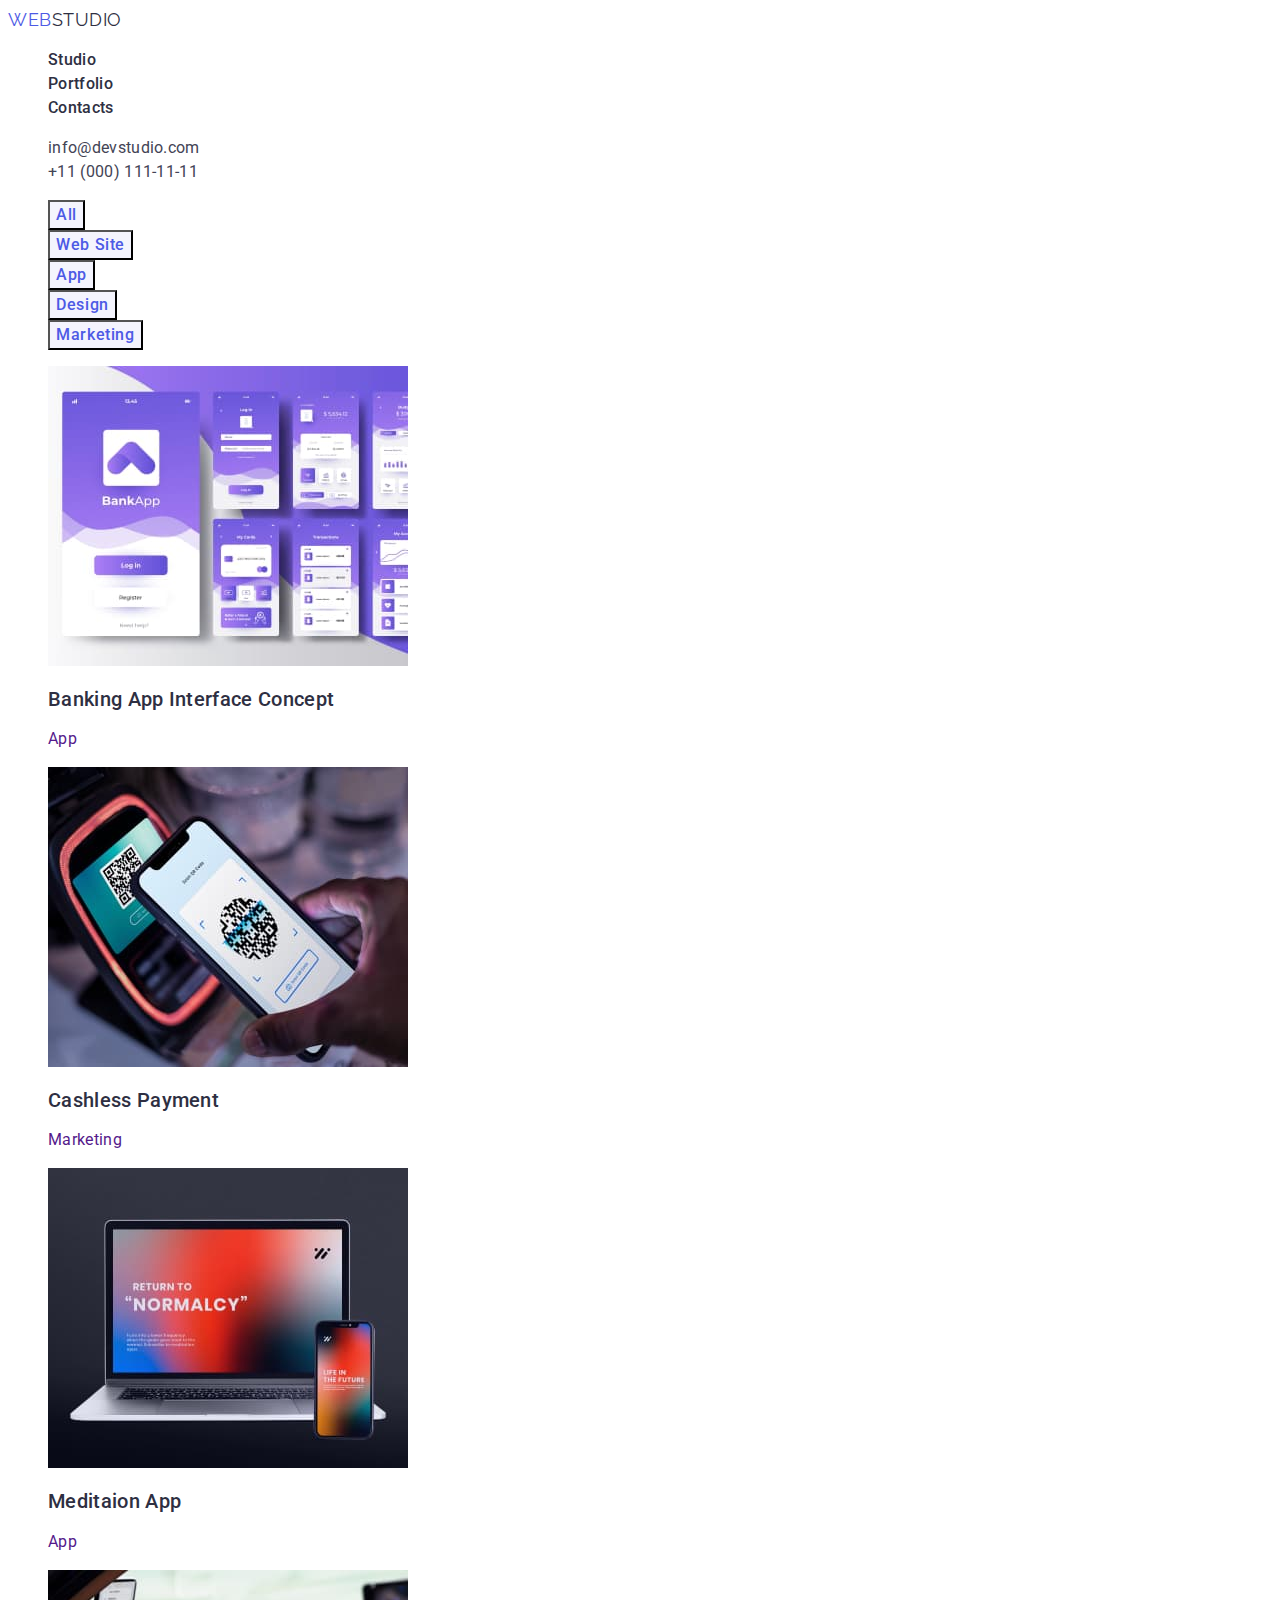
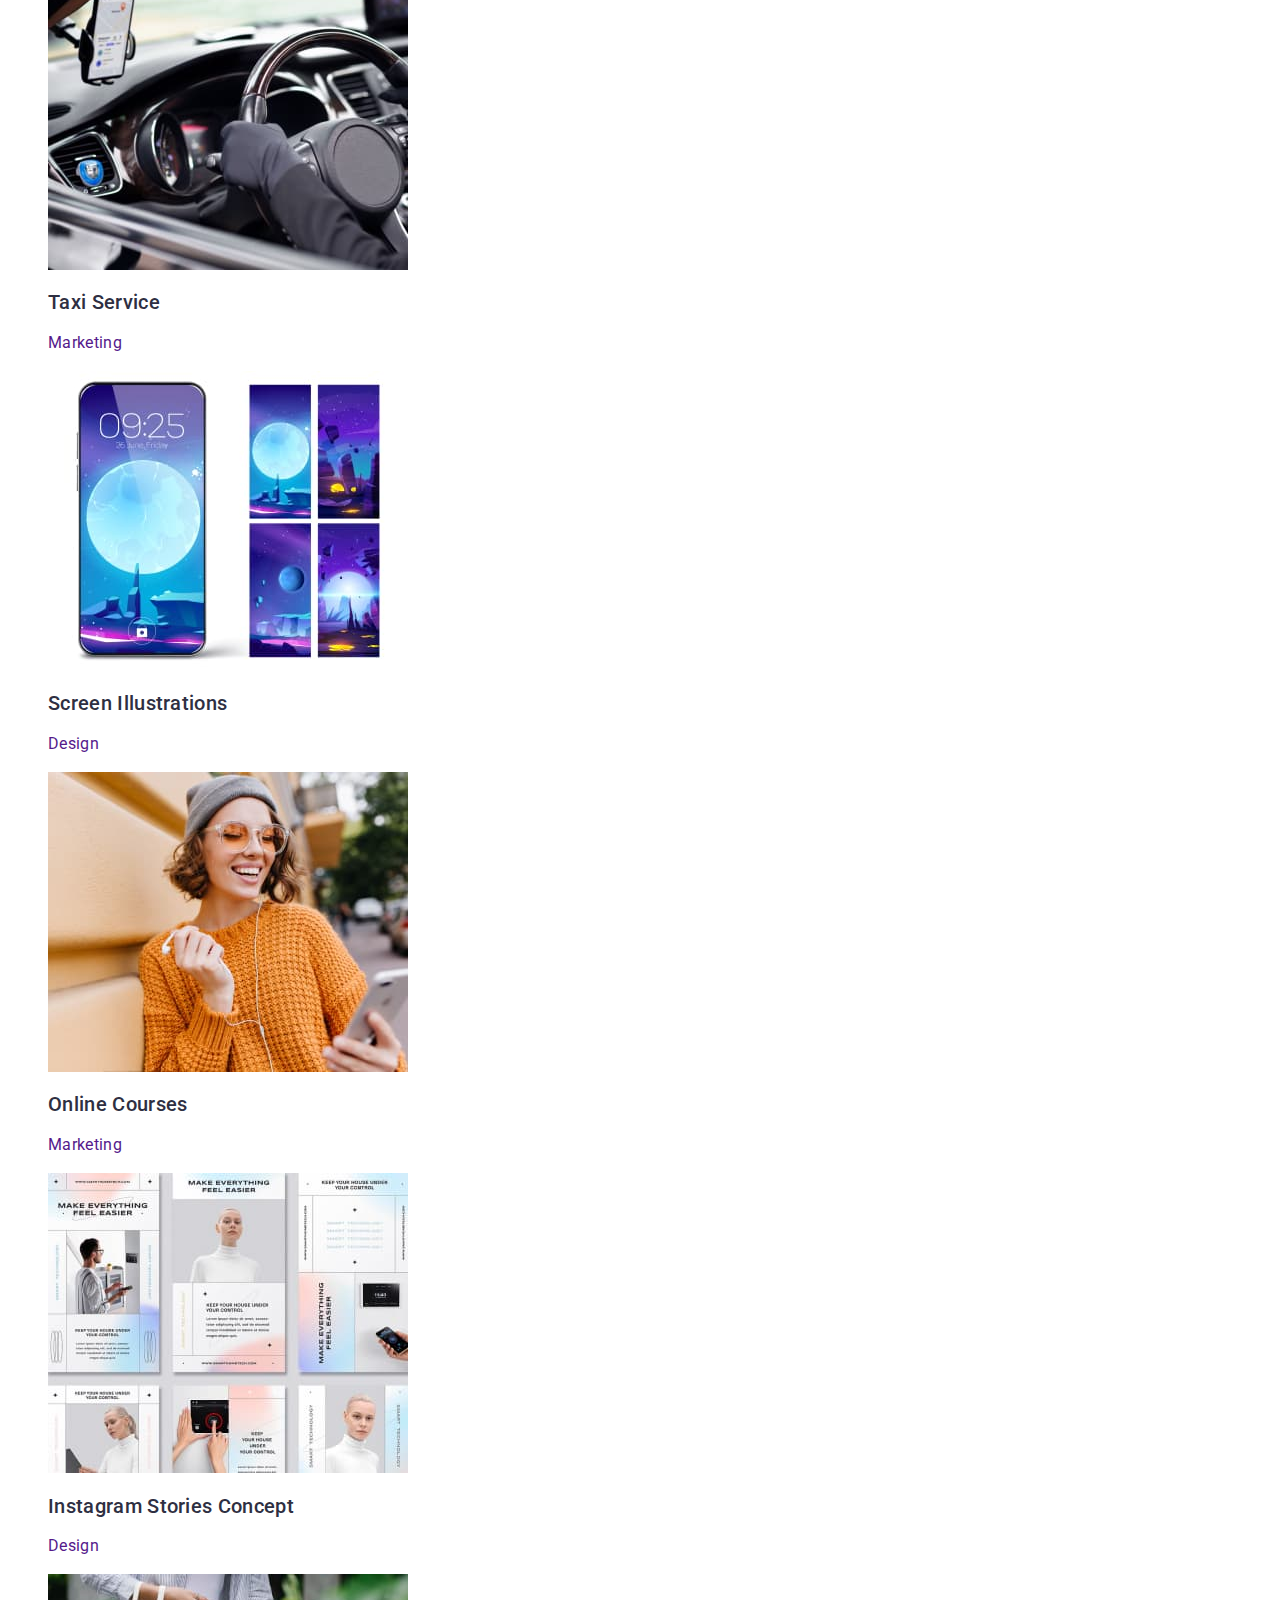
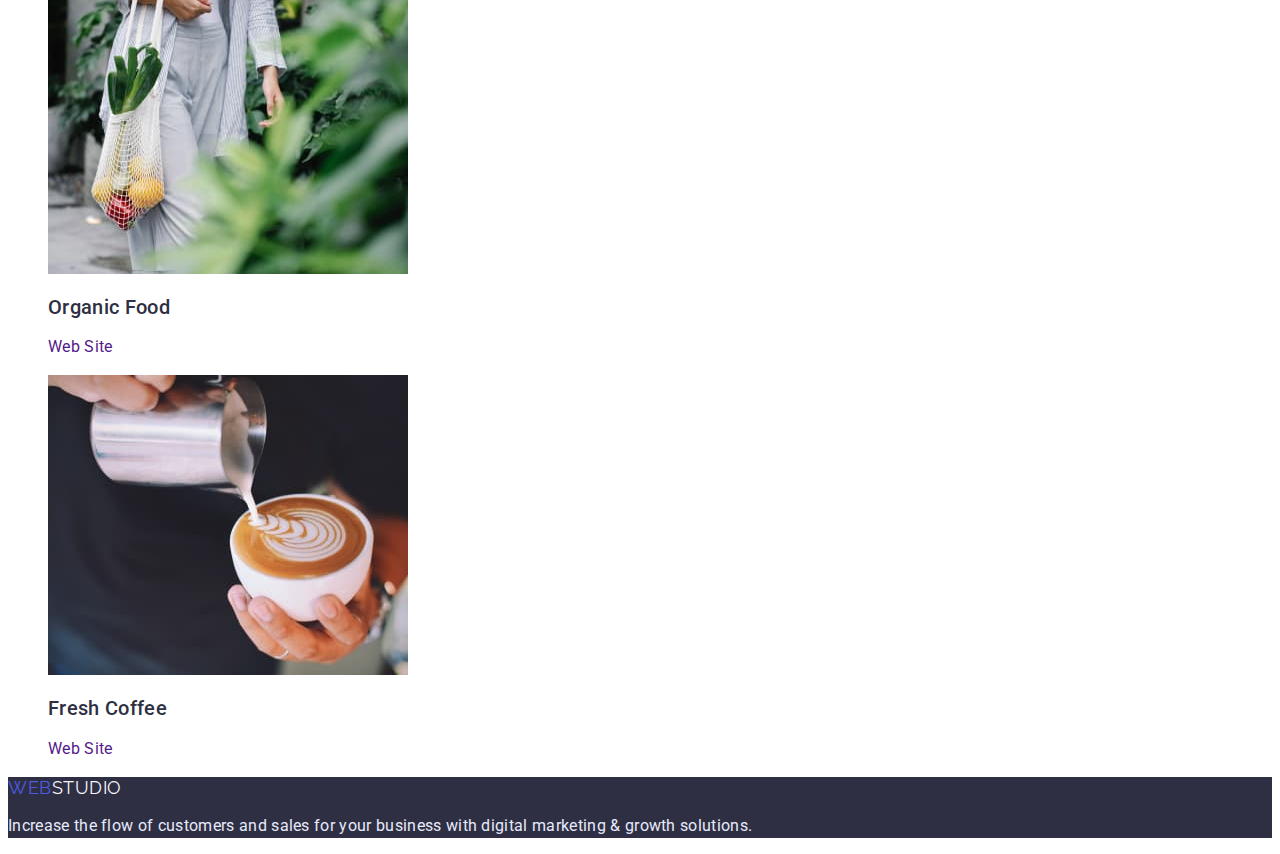
==== portfolio.html @ dfe5136f "Initial commit" ====
<!DOCTYPE html>
<html lang="en">

<head>
    <meta charset="UTF-8">
    <meta http-equiv="X-UA-Compatible" content="IE=edge">
    <meta name="viewport" content="width=device-width, initial-scale=1.0">
    <title>WEBSTUDIO</title>
    <link rel="preconnect" href="https://fonts.googleapis.com">
    <link rel="preconnect" href="https://fonts.gstatic.com" crossorigin>
    <link href="https://fonts.googleapis.com/css2?family=Raleway:wght@800&family=Roboto:wght@400;500;700&display=swap"
        rel="stylesheet">


    <link rel="stylesheet" href="./css/styles.css">
</head>

<body>
    <!--HEADER-->
    <header class="page-header">
        <nav class="page-nav">
            <a class="logo logo-header link" href="./index.html"><span class="logo-accent">WEB</span>STUDIO</a>

            <ul class="menu-nav list ">
                <Li class="menu-item">
                    <a class="menu-link link" href="./index.html">Studio</a></Li>
                <li class="menu-item">
                    <a class="menu-link link" href="./portfolio.html">Portfolio</a></li>
                <li class="menu-item">
                    <a class="menu-link link" href="">Contacts</a></li>
            </ul>
        </nav>

        <address>
            <ul class="list">
                <li><a class="modal-btn link" href="mailto:info@devstudio.com">info@devstudio.com</a></li>
                <li><a class="phone-number link" href="tel:+110001111111">+11 (000) 111-11-11</a></li>
            </ul>
        </address>

    </header>

    <main>

<!--FILTRS-->

        <section>
         <h1 class="hide-title">Filtrs</h1>      
          <ul class="filters list">
            <li class="filter"><button type="button" class="filter-btn">All</button></li>
            <li class="filter"><button type="button" class="filter-btn">Web Site</button></li>
            <li class="filter"><button type="button" class="filter-btn">App</button></li>
            <li class="filter"><button type="button" class="filter-btn">Design</button></li>
            <li class="filter"><button type="button" class="filter-btn">Marketing</button></li>
          </ul>
        

<!--WORK EXAMPLES -->
        
            <ul class="list">
                <li>
                    <a class="link" href="">
                    <img src="./images/card-banking.jpg" alt="interface" width="360" height="300">
                    <h2 class="section-title">Banking App Interface Concept</h2>
                    <p class="section-description">App</p>
                    </a>
                </li>
                <li>
                    <a class="link" href="">
                    <img src="./images/card-payment.jpg" alt="payment" width="360" height="300">
                    <h2 class="section-title">Cashless Payment</h2>
                    <p class="section-description">Marketing</p>
                    </a>
                </li>
                <li>
                    <a class="link" href="">
                    <img src="./images/card-meditaion.jpg" alt="meditaion app" width="360" height="300">
                    <h2 class="section-title">Meditaion App</h2>
                    <p class="section-description">App</p>
                    </a>
                </li>
                
                <li>
                    <a class="link" href="">
                    <img src="./images/card-taxi.jpg" alt="car" width="360" height="300">
                    <h2 class="section-title">Taxi Service</h2>
                    <p class="section-description">Marketing</p>
                    </a>
                </li>
                <li>
                    <a class="link" href="">
                    <img src="./images/card-screen.jpg" alt="screen" width="360" height="300">
                    <h2 class="section-title">Screen Illustrations</h2>
                    <p class="section-description">Design</p>
                    </a>
                </li>
                <li>
                    <a class="link" href="">
                    <img src="./images/card-online.jpg" alt="girl with phone" width="360" height="300">
                    <h2 class="section-title">Online Courses</h2>
                    <p class="section-description">Marketing</p>
                    </a>
                </li>
                <li>
                    <a class="link" href="">
                    <img src="./images/card-instagram.jpg" alt="instagram" width="360" height="300">
                    <h2 class="section-title">Instagram Stories Concept</h2>
                    <p class="section-description">Design</p>
                    </a>
                </li>
                <li>
                    <a class="link" href="">
                    <img src="./images/card-food.jpg" alt="food" width="360" height="300">
                    <h2 class="section-title">Organic Food</h2>
                    <p class="section-description">Web Site</p>
                    </a>
                </li>
                <li>
                    <a class="link" href="">
                    <img src="./images/card-coffee.jpg" alt="coffee" width="360" height="300">
                    <h2 class="section-title">Fresh Coffee</h2>
                    <p class="section-description">Web Site</p>
                    </a>
                </li>
            </ul>
        </section>
    
    </main>
    
    <!--Футер-->
    <footer class="page-footer">
        <a class="logo logo-footer link" href="./index.html"><span class="logo-accent">WEB</span>STUDIO</a>
        <p class="footer-description">Increase the flow of customers and sales for your business with digital marketing & growth solutions.</p>
    </footer>
    
   
        
    </body>

    </html>
---- css/styles.css ----
.list {
    list-style: none;
}
.link {
    text-decoration: none;
}
.hide-title {
    display: none;}

:root {
    --primary-font: 'Roboto', 'sans-serif';
    --secondary-text: Raleway,'sans-serif';
    --primary-text-color: #434455;  
    --primary-brand-color: #4D5AE5;
    --pressed-state-color: #404BBF;
    --dark-color: #2E2F42;
    --white-color: #FFFFFF;
    --light-color: #F4F4FD;
    --accent-color: #E7E9FC;
}

body {
    color:var(--primary-text-color) ;
    background: var(--white-color);
    font-family: var(--primary-font);
    letter-spacing: 0.02em;
}

/*========COMPONENTS========*/
.section-title {
    color: var(--dark-color);
    font-weight: 500;
    font-size: 20px;
    line-height: 1.2;
}
.section-description { 
    font-size: 16px;
    line-height: 1.5;
}
/*========/COMPONENTS========*/


/*========HEADER========*/
.page-header {
    background: var(--white-color);
}
.page-nav {}

/*logo*/
.logo {
    font-family:  var(--secondary-text);
    font-size: 18px;
    letter-spacing: 0.03em;
}
.logo-accent {
    color: var(--primary-brand-color);   
}
.logo-header {
    color: var(--dark-color);
    line-height: 1.33;
}
.logo-footer {
    color: var(--light-color);  
    line-height: 1.17;
}


/*Menu-nav*/
.menu-nav {}
.menu-item {}

.menu-link {
    color: var(--dark-color);
    font-weight: 500;
    font-size: 16px;
    line-height: 1.5;
}
.menu-link:hover,
.menu-link:focus {
    color: var(--pressed-state-color); 
}

/*address*/
.modal-btn{
    color: var(--primary-text-color);
    font-size: 16px;
    line-height: 1.5;
    font-style: normal;
}
.modal-btn:hover,
.modal-btn:focus{
    color: var(--pressed-state-color);
}

.phone-number {
    color:var(--primary-text-color); 
        font-size: 16px;
        line-height: 1.5;
        font-style: normal;
}
.phone-number:hover,
.phone-number:focus {
    color:var(--pressed-state-color);
}
/*========/HEADER========*/


/*========HERO========*/
.hero {}
.hero-title {
    color: var(--white-color);
    background: var(--dark-color); 
    font-size: 56px;
    line-height: 1.07;
}        
.hero-btn {
    color: var(--white-color);
    background: var(--primary-brand-color);
    font-family: inherit;
    font-weight: 500;
    font-size: 16px;
    line-height: 1.5;
    letter-spacing: 0.04em;
    cursor: pointer;
}
.hero-btn:hover,
.hero-btn:focus {
    background: var(--pressed-state-color);
}
/*========/HERO========*/


/*========SECTION BENEFITS========*/
/*========/SECTION BENEFITS========*/

/*========SECTION WORK========*/
.section-main-title {
        color: var(--dark-color);
        font-size: 36px;
        line-height: 1.1;
}
.work-list {}
/*========/SECTION WORK========*/


/*========SECTION TEAM========*/
.team {
background: var(--light-color);
}
/*========/SECTION TEAM========*/



/*========FOOTER========*/
.page-footer {
background: var(--dark-color);
}
.footer-description {
    color: var(--accent-color); 
    font-size: 16px;
    line-height: 1.5; 
}
/*========/FOOTER========*/






/*PORTFOLIO*/

.filter-btn {
    color: var(--primary-brand-color);
    background: var(--light-color);
    font-family: inherit;
    font-weight: 500;
    font-size: 16px;
    line-height: 1.5;
    letter-spacing: 0.04em;
    cursor: pointer;
}
.filter-btn:hover,
.filter-btn:focus {
    color: var(--white-color);
    background: var(--pressed-state-color);
}
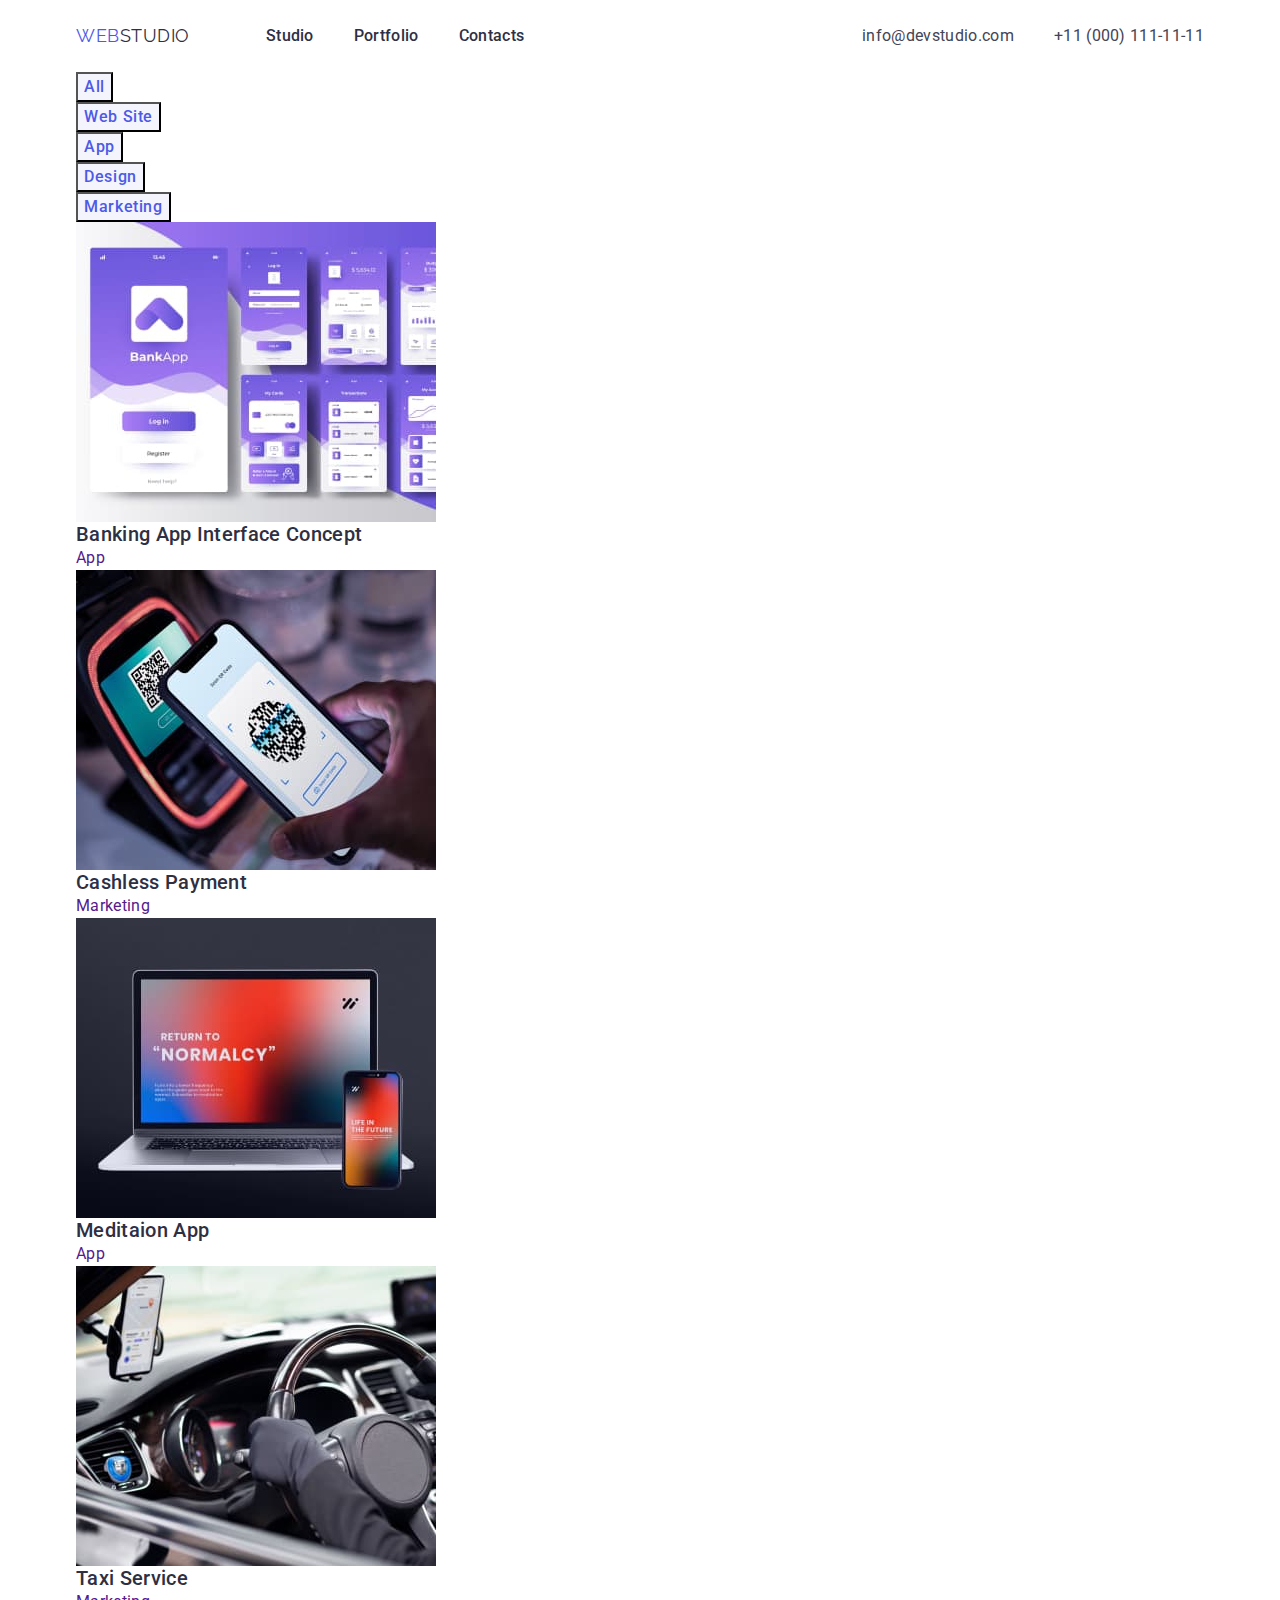
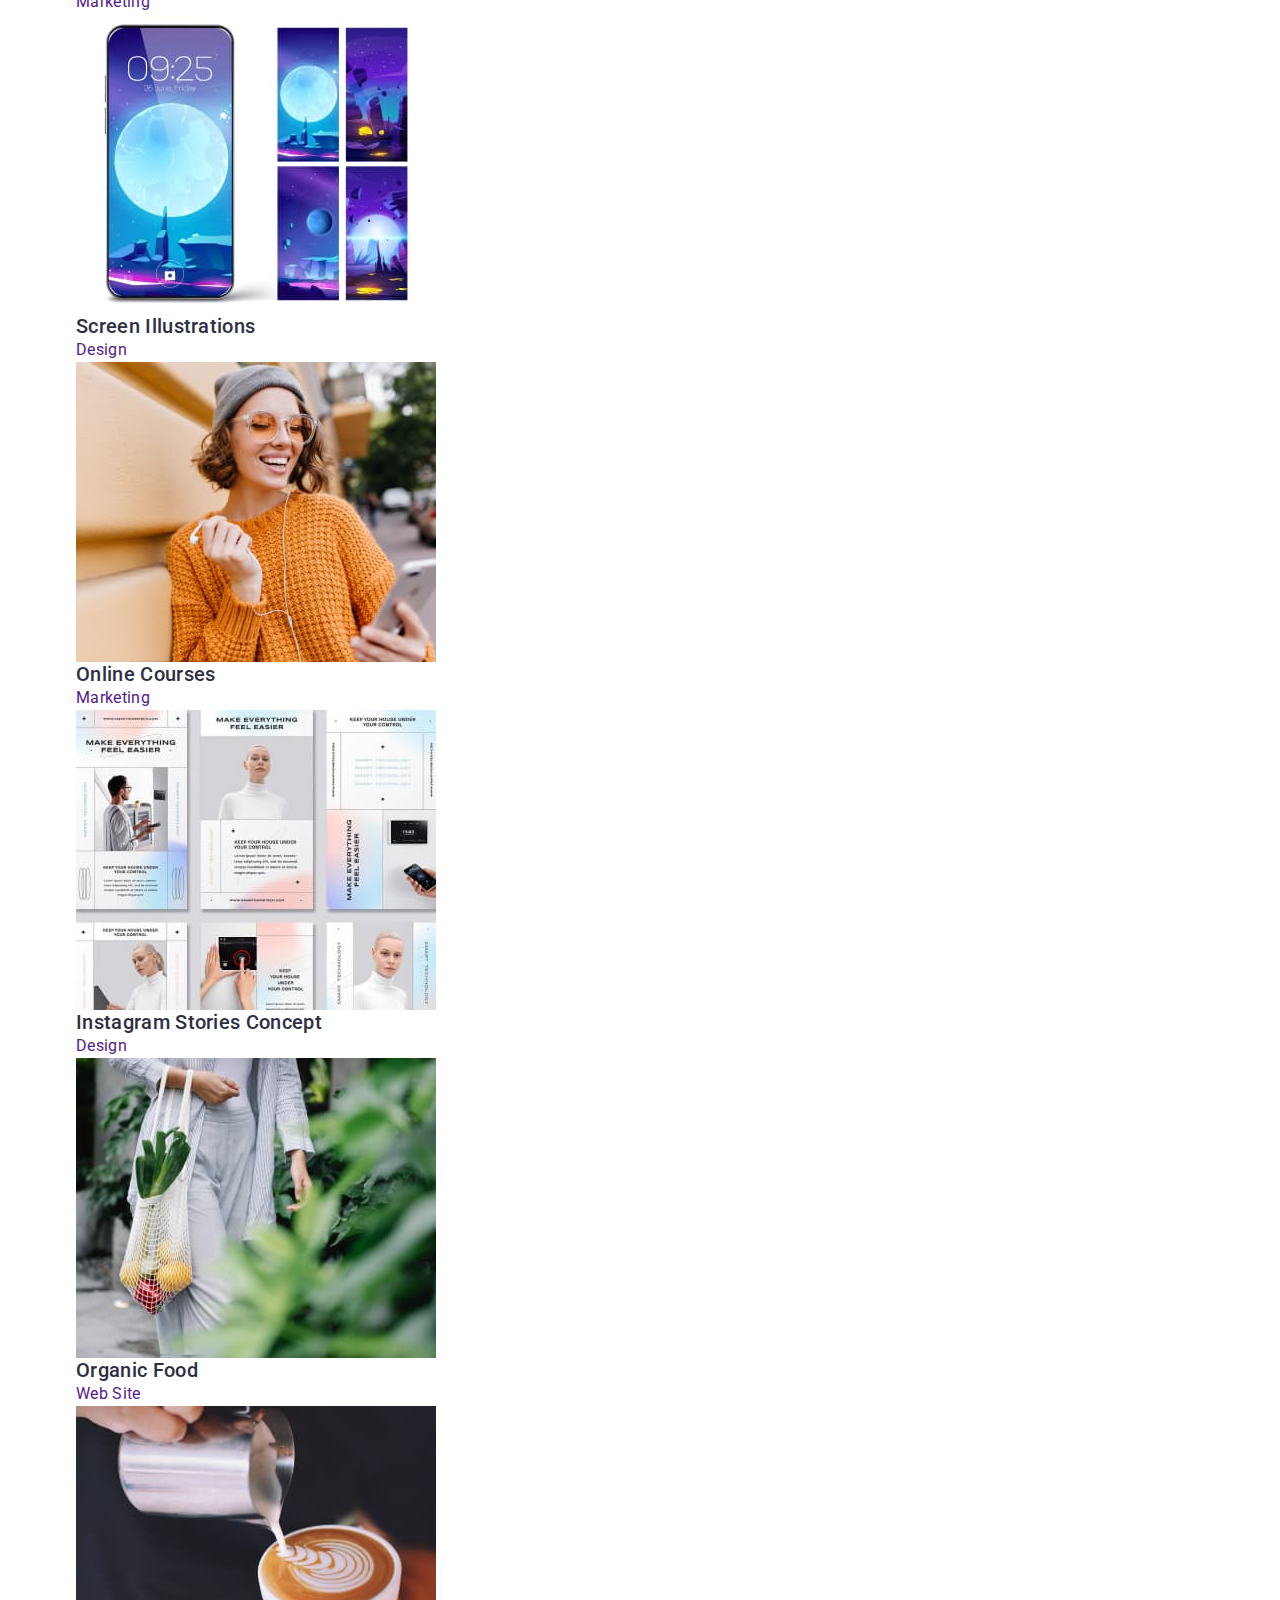
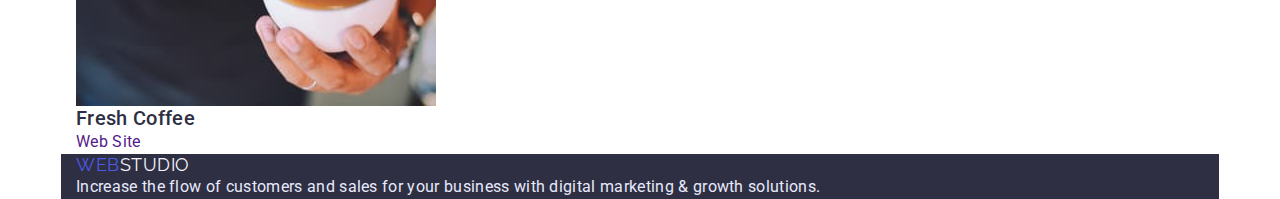
==== commit 500451fd: "homwor3" ====
--- a/portfolio.html
+++ b/portfolio.html
@@ -11,13 +11,15 @@
     <link href="https://fonts.googleapis.com/css2?family=Raleway:wght@800&family=Roboto:wght@400;500;700&display=swap"
         rel="stylesheet">
 
+    <link rel="stylesheet" href="https://cdn.jsdelivr.net/npm/modern-normalize@1.1.0/modern-normalize.min.css">
 
     <link rel="stylesheet" href="./css/styles.css">
 </head>
 
 <body>
     <!--HEADER-->
-    <header class="page-header">
+    <header class="page-header ">
+        <div class="page-header-menu  container">
         <nav class="page-nav">
             <a class="logo logo-header link" href="./index.html"><span class="logo-accent">WEB</span>STUDIO</a>
 
@@ -32,20 +34,21 @@
         </nav>
 
         <address>
-            <ul class="list">
-                <li><a class="modal-btn link" href="mailto:info@devstudio.com">info@devstudio.com</a></li>
-                <li><a class="phone-number link" href="tel:+110001111111">+11 (000) 111-11-11</a></li>
+            <ul class="address-list list">
+                <li class="address-item"><a class="modal-btn link" href="mailto:info@devstudio.com">info@devstudio.com</a></li>
+                <li class="address-item"><a class="phone-number link" href="tel:+110001111111">+11 (000) 111-11-11</a></li>
             </ul>
+            
         </address>
-
+    </div>
     </header>
 
     <main>
 
 <!--FILTRS-->
 
-        <section>
-         <h1 class="hide-title">Filtrs</h1>      
+        <section class="container">
+         <h1 class="hide-title visually-hidden">Filtrs</h1>      
           <ul class="filters list">
             <li class="filter"><button type="button" class="filter-btn">All</button></li>
             <li class="filter"><button type="button" class="filter-btn">Web Site</button></li>
@@ -128,7 +131,7 @@
     </main>
     
     <!--Футер-->
-    <footer class="page-footer">
+    <footer class="page-footer container">
         <a class="logo logo-footer link" href="./index.html"><span class="logo-accent">WEB</span>STUDIO</a>
         <p class="footer-description">Increase the flow of customers and sales for your business with digital marketing & growth solutions.</p>
     </footer>
--- a/css/styles.css
+++ b/css/styles.css
@@ -4,8 +4,44 @@
 .link {
     text-decoration: none;
 }
-.hide-title {
-    display: none;}
+.visually-hidden {
+    position: absolute;
+    width: 1px;
+    height: 1px;
+    margin: -1px;
+    border: 0;
+    padding: 0;
+    white-space: nowrap;
+    clip-path: inset(100%);
+    clip: rect(0 0 0 0);
+    overflow: hidden;
+}
+h1,
+h2,
+h3,
+h4,
+p {
+    margin-top: 0;
+    margin-bottom: 0;
+    padding-left: 0;
+}
+ul,
+ol {
+    margin-top: 0;
+    margin-bottom: 0;
+    padding-left: 0;
+}
+img {
+    display: block;
+}
+
+.container {
+    width: 1158px;
+    margin-left: auto;
+    margin-right: auto;
+    padding-left: 15px;
+    padding-right: 15px;
+}
 
 :root {
     --primary-font: 'Roboto', 'sans-serif';
@@ -42,12 +78,21 @@
 
 /*========HEADER========*/
 .page-header {
-    background: var(--white-color);
-}
-.page-nav {}
+    padding-top: 24px;
+    padding-bottom: 24px;
+    background:var(--white-color);   
+}
+.page-header-menu {   
+   display: flex;
+    justify-content: space-between;
+}
+.page-nav {  
+    display: flex;  
+}
 
 /*logo*/
 .logo {
+    margin-right: 76;
     font-family:  var(--secondary-text);
     font-size: 18px;
     letter-spacing: 0.03em;
@@ -56,6 +101,7 @@
     color: var(--primary-brand-color);   
 }
 .logo-header {
+    
     color: var(--dark-color);
     line-height: 1.33;
 }
@@ -66,9 +112,14 @@
 
 
 /*Menu-nav*/
-.menu-nav {}
-.menu-item {}
-
+.menu-nav {
+    display: flex;
+    align-items: center;
+    margin-left: 76px;  
+}
+.menu-item:not(:last-child) {
+    margin-right: 40px;
+}
 .menu-link {
     color: var(--dark-color);
     font-weight: 500;
@@ -81,6 +132,14 @@
 }
 
 /*address*/
+.address-list {
+    display: flex; 
+}
+
+.address-list>.address-item+.address-item {
+    margin-left: 40px;
+}
+
 .modal-btn{
     color: var(--primary-text-color);
     font-size: 16px;
@@ -106,14 +165,24 @@
 
 
 /*========HERO========*/
-.hero {}
+.hero {
+    padding-top: 188px;
+    padding-bottom: 188px;
+    padding-left: 473;
+    padding-left: 473;
+    text-align: center;
+    background: var(--dark-color);
+}
 .hero-title {
     color: var(--white-color);
-    background: var(--dark-color); 
+     
     font-size: 56px;
     line-height: 1.07;
 }        
 .hero-btn {
+    margin-top: 48px;
+    padding: 16px 32px;
+    border-radius: 4px;
     color: var(--white-color);
     background: var(--primary-brand-color);
     font-family: inherit;
@@ -131,6 +200,14 @@
 
 
 /*========SECTION BENEFITS========*/
+.benefits-list {
+    display: flex;
+    padding-top: 120px;
+    padding-bottom: 120px;
+}
+.benefits-item:not(:last-child) {
+    margin-right: 24px;
+}
 /*========/SECTION BENEFITS========*/
 
 /*========SECTION WORK========*/
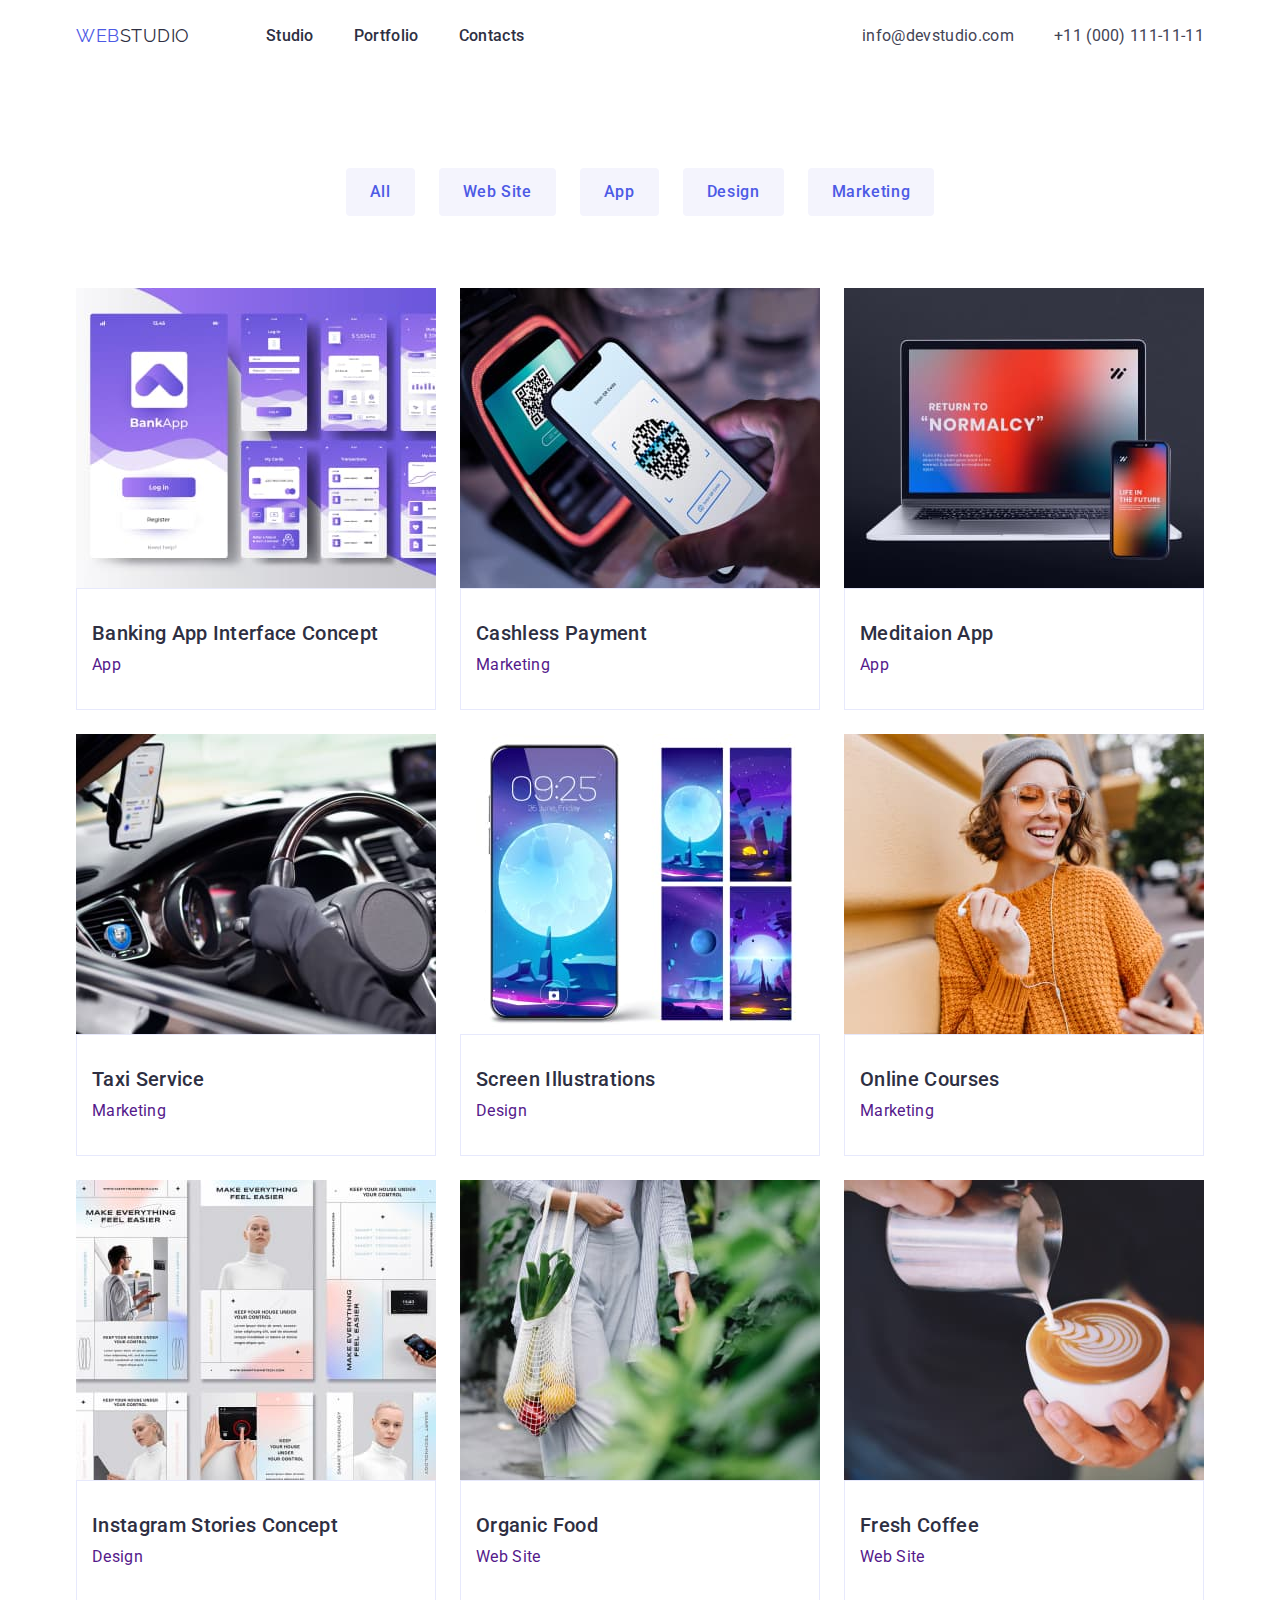
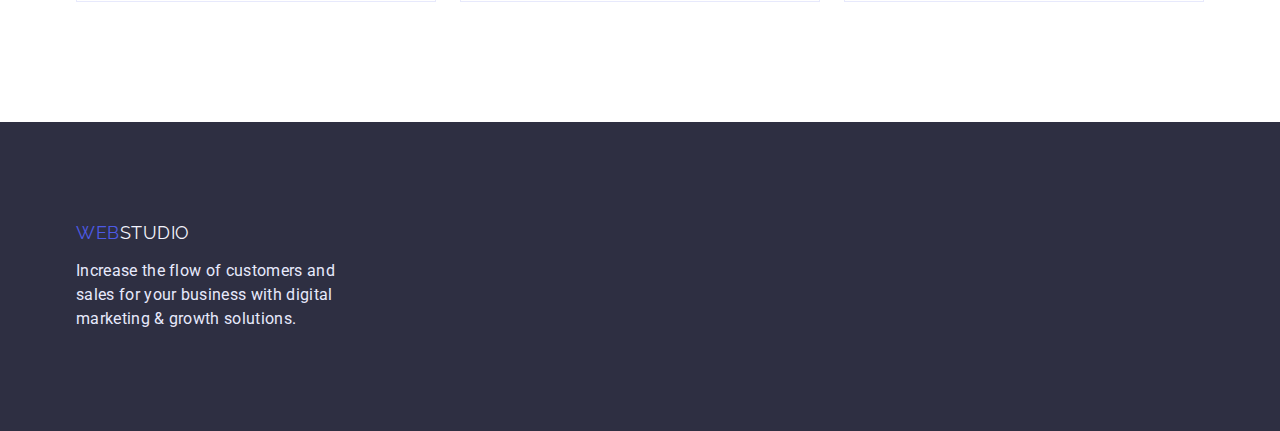
==== commit 946f31e6: "goit-markup-hw-03" ====
--- a/portfolio.html
+++ b/portfolio.html
@@ -47,93 +47,118 @@
 
 <!--FILTRS-->
 
-        <section class="container">
-         <h1 class="hide-title visually-hidden">Filtrs</h1>      
-          <ul class="filters list">
-            <li class="filter"><button type="button" class="filter-btn">All</button></li>
-            <li class="filter"><button type="button" class="filter-btn">Web Site</button></li>
-            <li class="filter"><button type="button" class="filter-btn">App</button></li>
-            <li class="filter"><button type="button" class="filter-btn">Design</button></li>
-            <li class="filter"><button type="button" class="filter-btn">Marketing</button></li>
+        <section class="portfolio">
+        <div class="container">
+         <h1 class="visually-hidden">Filtrs</h1>      
+          <ul class="filter-list list">
+            <li class="filter-item"><button type="button" class="filter-btn">All</button></li>
+            <li class="filter-item"><button type="button" class="filter-btn">Web Site</button></li>
+            <li class="filter-item"><button type="button" class="filter-btn">App</button></li>
+            <li class="filter-item"><button type="button" class="filter-btn">Design</button></li>
+            <li class="filter-item"><button type="button" class="filter-btn">Marketing</button></li>
           </ul>
+        </div>
         
 
 <!--WORK EXAMPLES -->
-        
-            <ul class="list">
-                <li>
+        <div class="container">
+            <ul class="card-list list">
+                <li class="card-item">
                     <a class="link" href="">
                     <img src="./images/card-banking.jpg" alt="interface" width="360" height="300">
+                    <div class="card-content">
                     <h2 class="section-title">Banking App Interface Concept</h2>
                     <p class="section-description">App</p>
+                    </div>
+                    </a>
+                    
+                </li>
+                <li class="card-item">
+                    <a class="link" href="">
+                    <img src="./images/card-payment.jpg" alt="payment" width="360" height="300">
+                    <div class="card-content">
+                    <h2 class="section-title">Cashless Payment</h2>
+                    <p class="section-description">Marketing</p>
+                    </div>
                     </a>
                 </li>
-                <li>
-                    <a class="link" href="">
-                    <img src="./images/card-payment.jpg" alt="payment" width="360" height="300">
-                    <h2 class="section-title">Cashless Payment</h2>
-                    <p class="section-description">Marketing</p>
-                    </a>
-                </li>
-                <li>
+                <li class="card-item">
                     <a class="link" href="">
                     <img src="./images/card-meditaion.jpg" alt="meditaion app" width="360" height="300">
+                    <div class="card-content">
                     <h2 class="section-title">Meditaion App</h2>
                     <p class="section-description">App</p>
+                    </div>
                     </a>
                 </li>
                 
-                <li>
+                <li class="card-item">
                     <a class="link" href="">
                     <img src="./images/card-taxi.jpg" alt="car" width="360" height="300">
+                    <div class="card-content">
                     <h2 class="section-title">Taxi Service</h2>
                     <p class="section-description">Marketing</p>
+                    </div>
                     </a>
                 </li>
-                <li>
+                <li class="card-item">
                     <a class="link" href="">
                     <img src="./images/card-screen.jpg" alt="screen" width="360" height="300">
+                    <div class="card-content">
                     <h2 class="section-title">Screen Illustrations</h2>
                     <p class="section-description">Design</p>
+                    </div>
                     </a>
                 </li>
-                <li>
+                <li class="card-item">
                     <a class="link" href="">
                     <img src="./images/card-online.jpg" alt="girl with phone" width="360" height="300">
+                    <div class="card-content">
                     <h2 class="section-title">Online Courses</h2>
                     <p class="section-description">Marketing</p>
+                    </div>
                     </a>
                 </li>
-                <li>
+                <li class="card-item">
                     <a class="link" href="">
                     <img src="./images/card-instagram.jpg" alt="instagram" width="360" height="300">
+                    <div class="card-content">
                     <h2 class="section-title">Instagram Stories Concept</h2>
                     <p class="section-description">Design</p>
+                    </div>
                     </a>
                 </li>
-                <li>
+                <li class="card-item">
                     <a class="link" href="">
                     <img src="./images/card-food.jpg" alt="food" width="360" height="300">
+                    <div class="card-content">
                     <h2 class="section-title">Organic Food</h2>
                     <p class="section-description">Web Site</p>
+                    </div>
                     </a>
                 </li>
-                <li>
+                <li class="card-item">
                     <a class="link" href="">
                     <img src="./images/card-coffee.jpg" alt="coffee" width="360" height="300">
+                    <div class="card-content">
                     <h2 class="section-title">Fresh Coffee</h2>
                     <p class="section-description">Web Site</p>
+                    </div>
                     </a>
+                    
                 </li>
             </ul>
+            </div>
         </section>
     
     </main>
     
     <!--Футер-->
-    <footer class="page-footer container">
+    <footer class="page-footer">
+        <div class="container">
         <a class="logo logo-footer link" href="./index.html"><span class="logo-accent">WEB</span>STUDIO</a>
         <p class="footer-description">Increase the flow of customers and sales for your business with digital marketing & growth solutions.</p>
+        </div>
     </footer>
     
    
--- a/css/styles.css
+++ b/css/styles.css
@@ -64,6 +64,7 @@
 
 /*========COMPONENTS========*/
 .section-title {
+    margin-bottom: 8px;
     color: var(--dark-color);
     font-weight: 500;
     font-size: 20px;
@@ -183,6 +184,7 @@
     margin-top: 48px;
     padding: 16px 32px;
     border-radius: 4px;
+    border: transparent;
     color: var(--white-color);
     background: var(--primary-brand-color);
     font-family: inherit;
@@ -196,43 +198,82 @@
 .hero-btn:focus {
     background: var(--pressed-state-color);
 }
-/*========/HERO========*/
+
 
 
 /*========SECTION BENEFITS========*/
-.benefits-list {
-    display: flex;
+.benefits {
     padding-top: 120px;
     padding-bottom: 120px;
+
+}
+.benefits-list {
+    display: flex; 
 }
 .benefits-item:not(:last-child) {
     margin-right: 24px;
 }
-/*========/SECTION BENEFITS========*/
+
 
 /*========SECTION WORK========*/
+.work {
+    padding-bottom: 120px;
+}
 .section-main-title {
-        color: var(--dark-color);
-        font-size: 36px;
-        line-height: 1.1;
-}
-.work-list {}
-/*========/SECTION WORK========*/
+    text-align: center;
+    margin-bottom: 72px;
+    color: var(--dark-color);
+    font-size: 36px;
+    line-height: 1.1;
+}
+.work-list {
+    display: flex;
+    
+}
+.work-item:not(:last-child) {
+    margin-right: 24px;
+}
+
 
 
 /*========SECTION TEAM========*/
 .team {
-background: var(--light-color);
-}
-/*========/SECTION TEAM========*/
+    padding-top: 120px;
+    padding-bottom: 120px;
+    background: var(--light-color);
+}
+.team-list {
+    display: flex;
+}
+.team-item {
+   
+    
+}
+.team-item:not(:last-child) {
+    margin-right: 24px; 
+
+}
+.content {
+    text-align: center;
+    padding-top: 32px;
+    padding-bottom: 32px;
+    background-color:var(--white-color);
+    border-radius: 0px 0px 4px 4px;
+}
+
 
 
 
 /*========FOOTER========*/
 .page-footer {
-background: var(--dark-color);
+    padding-top: 100px;
+    padding-bottom: 100px;
+    
+    background: var(--dark-color);
 }
 .footer-description {
+    margin-top: 16px;
+    padding-right: 864px;
     color: var(--accent-color); 
     font-size: 16px;
     line-height: 1.5; 
@@ -245,8 +286,24 @@
 
 
 /*PORTFOLIO*/
-
+.portfolio {
+    padding-top: 96px;
+    padding-bottom: 120px;
+}
+.filter-list {
+    display: flex;
+   justify-content: center;
+   margin-bottom: 72px;
+
+}
+
+.filter-item:not(:last-child) {
+    margin-right: 24px;
+}
 .filter-btn {
+    padding: 12px 24px;
+    border-radius: 4px;
+    border: transparent;
     color: var(--primary-brand-color);
     background: var(--light-color);
     font-family: inherit;
@@ -262,3 +319,18 @@
     background: var(--pressed-state-color);
 }
 
+.card-list {
+    display: flex;
+    flex-wrap: wrap;
+    
+    gap: 24px;
+}
+
+.card-content {
+    padding-top: 32px;
+    padding-bottom: 32px;
+    padding-left: 15px;
+    border: 1px solid #E7E9FC;
+}
+
+
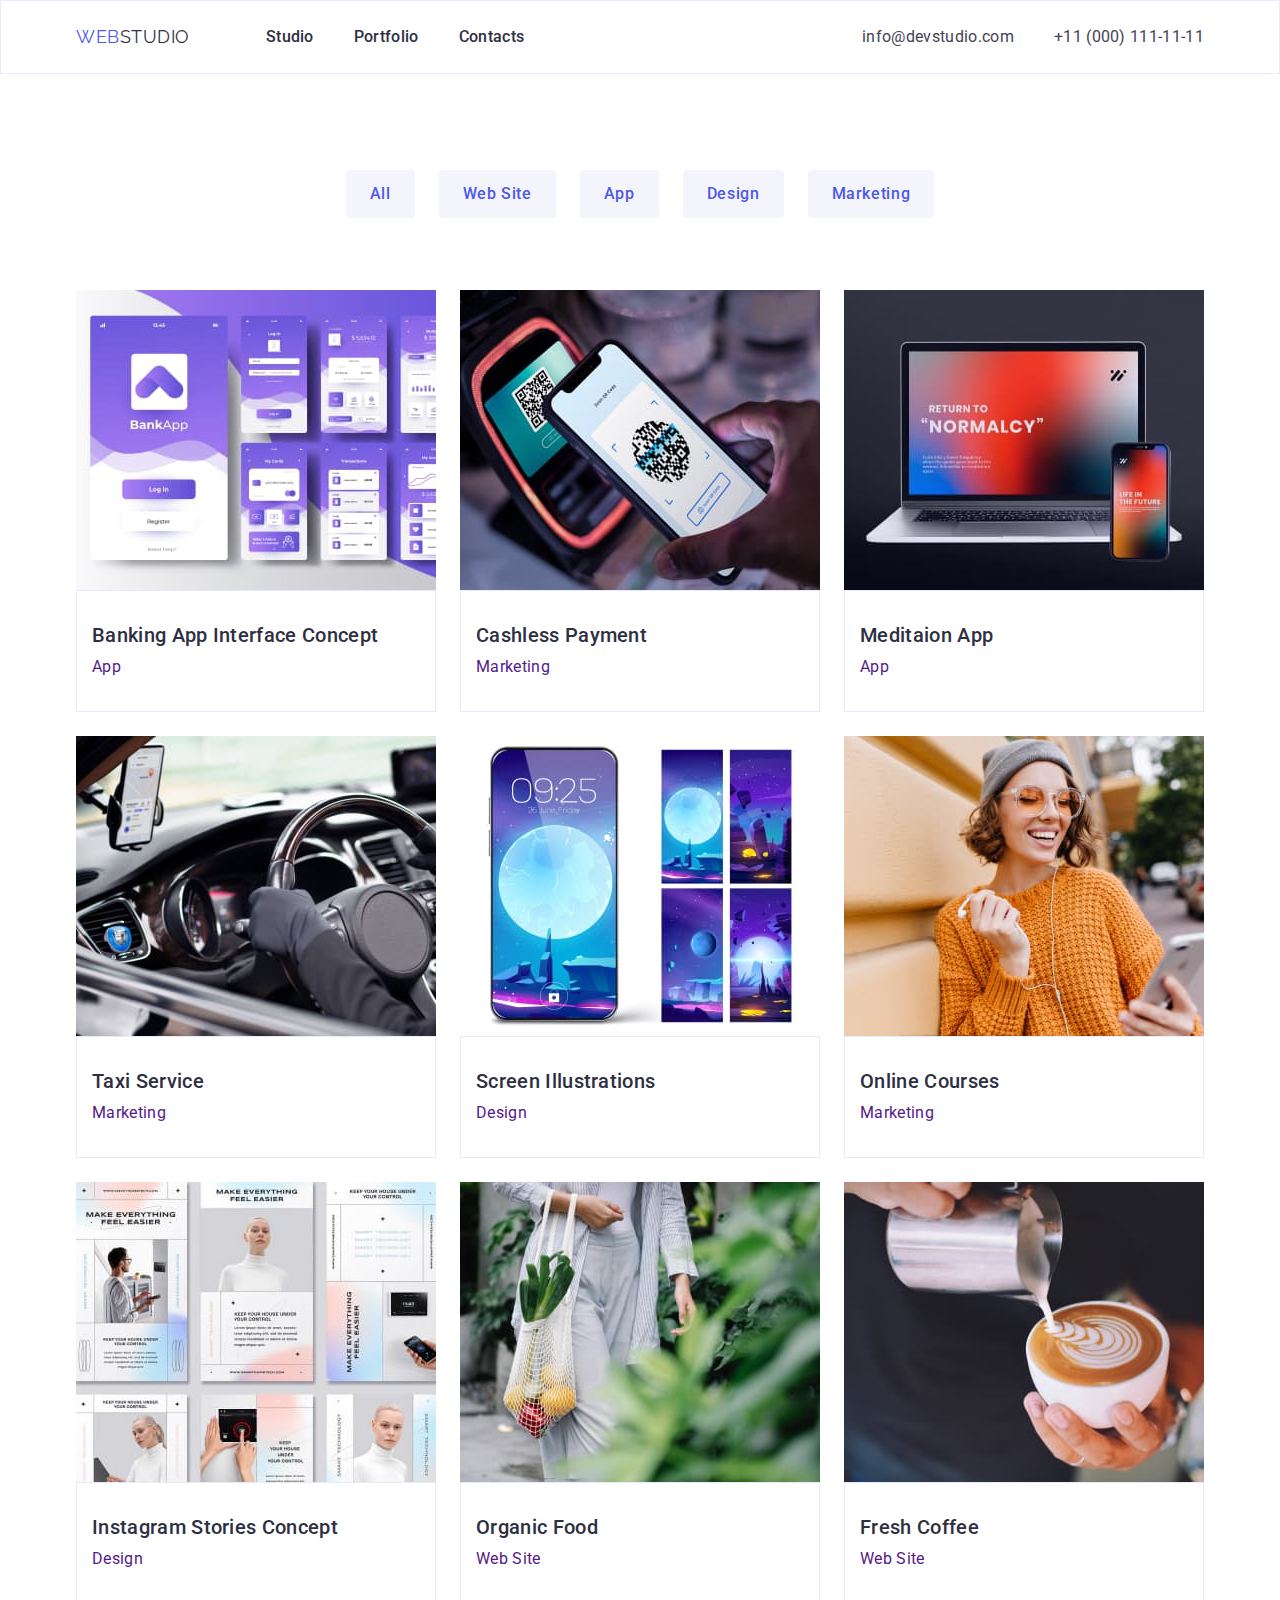
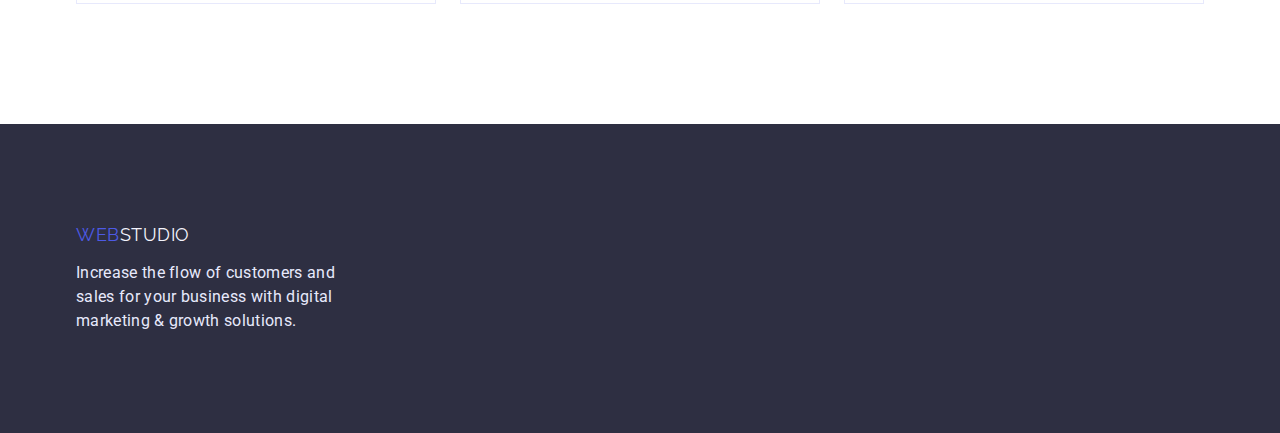
==== commit 0ae71d3a: "hw3" ====
--- a/portfolio.html
+++ b/portfolio.html
@@ -18,7 +18,7 @@
 
 <body>
     <!--HEADER-->
-    <header class="page-header ">
+    <header class="page-header page-header-portfolio">
         <div class="page-header-menu  container">
         <nav class="page-nav">
             <a class="logo logo-header link" href="./index.html"><span class="logo-accent">WEB</span>STUDIO</a>
--- a/css/styles.css
+++ b/css/styles.css
@@ -74,25 +74,31 @@
     font-size: 16px;
     line-height: 1.5;
 }
-/*========/COMPONENTS========*/
+
 
 
 /*========HEADER========*/
 .page-header {
-    padding-top: 24px;
-    padding-bottom: 24px;
+    
     background:var(--white-color);   
 }
+.page-header-portfolio {
+border: 1px solid#E7E9FC;
+}
+
 .page-header-menu {   
    display: flex;
+   align-items: center;
     justify-content: space-between;
 }
 .page-nav {  
-    display: flex;  
+    display: flex;
+    align-items: center;
 }
 
 /*logo*/
 .logo {
+    
     margin-right: 76;
     font-family:  var(--secondary-text);
     font-size: 18px;
@@ -118,10 +124,17 @@
     align-items: center;
     margin-left: 76px;  
 }
+.menu-item {
+    
+}
 .menu-item:not(:last-child) {
     margin-right: 40px;
 }
 .menu-link {
+    display: block;
+    padding-top: 24px;
+    padding-bottom: 24px;
+    
     color: var(--dark-color);
     font-weight: 500;
     font-size: 16px;
@@ -154,27 +167,31 @@
 
 .phone-number {
     color:var(--primary-text-color); 
-        font-size: 16px;
-        line-height: 1.5;
-        font-style: normal;
+    font-size: 16px;
+    line-height: 1.5;
+    font-style: normal;
 }
 .phone-number:hover,
 .phone-number:focus {
     color:var(--pressed-state-color);
 }
-/*========/HEADER========*/
+
 
 
 /*========HERO========*/
 .hero {
     padding-top: 188px;
     padding-bottom: 188px;
-    padding-left: 473;
-    padding-left: 473;
     text-align: center;
+
     background: var(--dark-color);
 }
+
+
 .hero-title {
+    width: 494px;
+    margin-left: auto;
+    margin-right: auto;
     color: var(--white-color);
      
     font-size: 56px;
@@ -205,7 +222,6 @@
 .benefits {
     padding-top: 120px;
     padding-bottom: 120px;
-
 }
 .benefits-list {
     display: flex; 
@@ -227,8 +243,7 @@
     line-height: 1.1;
 }
 .work-list {
-    display: flex;
-    
+    display: flex;  
 }
 .work-item:not(:last-child) {
     margin-right: 24px;
@@ -245,13 +260,9 @@
 .team-list {
     display: flex;
 }
-.team-item {
-   
-    
-}
+
 .team-item:not(:last-child) {
     margin-right: 24px; 
-
 }
 .content {
     text-align: center;
@@ -272,13 +283,14 @@
     background: var(--dark-color);
 }
 .footer-description {
+    width: 264px;
     margin-top: 16px;
-    padding-right: 864px;
+    
     color: var(--accent-color); 
     font-size: 16px;
     line-height: 1.5; 
 }
-/*========/FOOTER========*/
+
 
 
 
@@ -294,7 +306,6 @@
     display: flex;
    justify-content: center;
    margin-bottom: 72px;
-
 }
 
 .filter-item:not(:last-child) {
@@ -322,7 +333,6 @@
 .card-list {
     display: flex;
     flex-wrap: wrap;
-    
     gap: 24px;
 }
 
